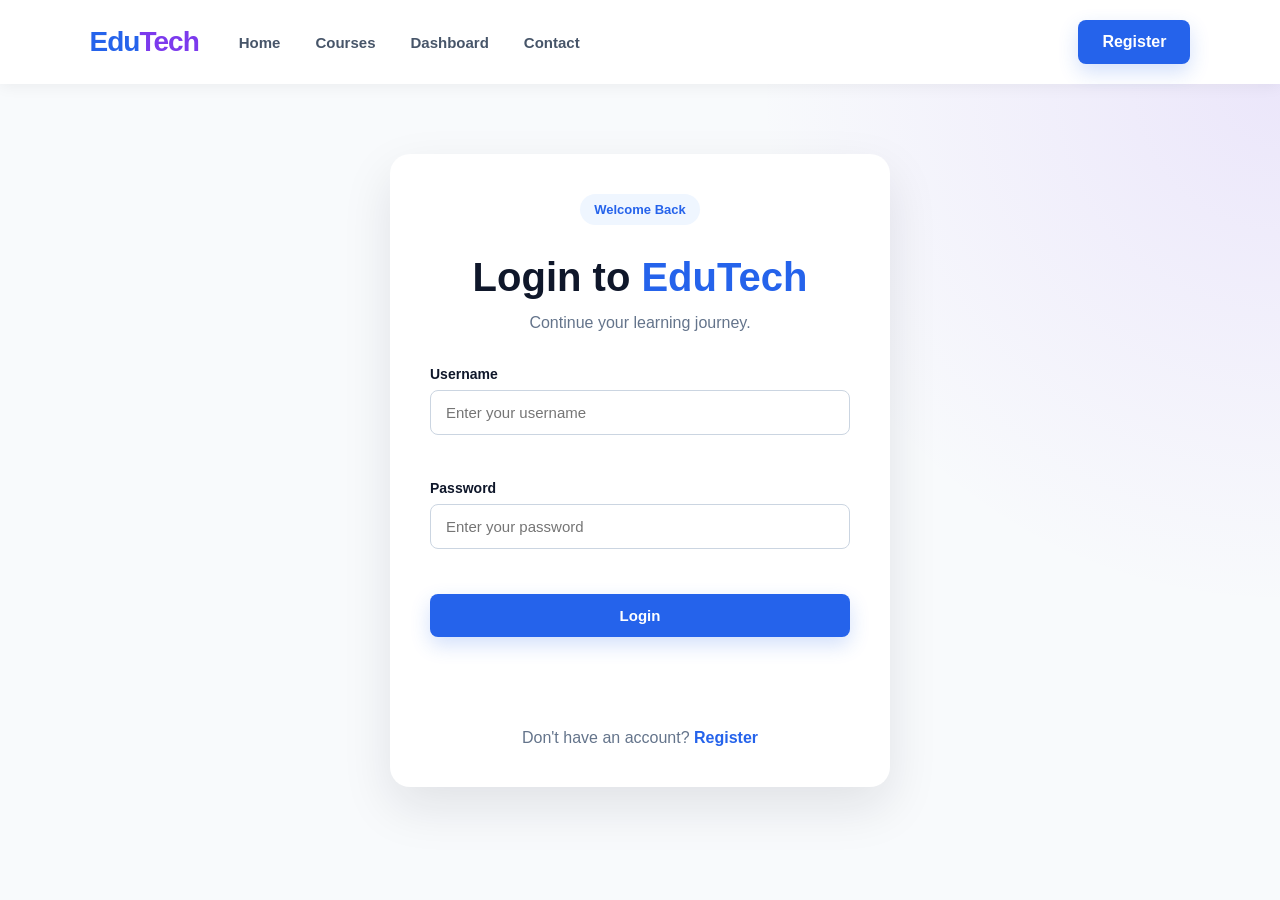
==== login.html @ b1b55caa "Initial EduTech project" ====
<!doctype html>
<html lang="en">
  <head>
    <meta charset="UTF-8" />
    <meta name="viewport" content="width=device-width, initial-scale=1.0" />

    <title>EduTech - Login</title>

    <link rel="stylesheet" href="css/style.css" />
  </head>

  <body>
    <header class="navbar">
      <a href="index.html" class="logo"> Edu<span>Tech</span> </a>

      <nav class="nav-links">
        <a href="index.html">Home</a>
        <a href="courses.html">Courses</a>
        <a href="dashboard.html">Dashboard</a>
        <a href="contact.html">Contact</a>
      </nav>

      <div class="nav-buttons">
        <a href="register.html" class="btn-primary"> Register </a>
      </div>
    </header>

    <section class="auth-section">
      <div class="auth-container">
        <div class="auth-header">
          <span class="section-label"> Welcome Back </span>

          <h1>Login to <span>EduTech</span></h1>

          <p>Continue your learning journey.</p>
        </div>

        <form id="loginForm" class="auth-form">
          <div class="form-group">
            <label for="loginUsernameInput"> Username </label>

            <input
              type="text"
              id="loginUsernameInput"
              placeholder="Enter your username"
            />

            <small id="loginUsernameError"></small>
          </div>

          <div class="form-group">
            <label for="loginPasswordInput"> Password </label>

            <input
              type="password"
              id="loginPasswordInput"
              placeholder="Enter your password"
            />

            <small id="loginPasswordError"></small>
          </div>

          <button type="submit" class="btn-primary auth-button">Login</button>

          <p id="loginMessage" class="form-message"></p>

          <p class="auth-switch">
            Don't have an account?
            <a href="register.html">Register</a>
          </p>
        </form>
      </div>
    </section>

    <script src="js/main.js"></script>
  </body>
</html>
---- css/style.css ----
* {
  box-sizing: border-box;
}

body {
  margin: 0;
  font-family: Arial, sans-serif;
  color: #0f172a;
  background-color: #f8fafc;
}

a {
  text-decoration: none;
}

.navbar {
  display: flex;
  justify-content: space-between;
  align-items: center;
  padding: 20px 7%;
  background-color: #ffffff;
  position: relative;
  z-index: 1000;
  box-shadow: 0 2px 15px rgba(0, 0, 0, 0.06);
}

.logo {
  font-size: 28px;
  font-weight: 800;
  color: #2563eb;
  letter-spacing: -1px;
  margin-right: 40px;
}

.logo span {
  color: #7c3aed;
}

.nav-links {
  display: flex;
  gap: 35px;
  align-items: center;
  flex: 1;
}

.nav-links a {
  color: #475569;
  font-size: 15px;
  font-weight: 600;
  position: relative;
  transition: color 0.3s ease;
}

.nav-links a:hover,
.nav-links a.active {
  color: #2563eb;
}

.nav-links a.active::after {
  content: "";
  position: absolute;
  left: 0;
  bottom: -8px;
  width: 100%;
  height: 2px;
  background-color: #2563eb;
  border-radius: 10px;
}

.nav-buttons {
  display: flex;
  align-items: center;
  gap: 12px;
}

.btn-login {
  color: #2563eb;
  font-weight: 600;
  padding: 11px 20px;
  border-radius: 8px;
  transition: 0.3s ease;
}

.btn-login:hover {
  background-color: #eff6ff;
}

.btn-primary {
  display: inline-block;
  color: #ffffff;
  background-color: #2563eb;
  padding: 13px 24px;
  border-radius: 8px;
  font-weight: 700;
  transition: all 0.3s ease;
  box-shadow: 0 8px 20px rgba(37, 99, 235, 0.2);
}

.btn-primary:hover {
  background-color: #1d4ed8;
  transform: translateY(-2px);
  box-shadow: 0 12px 25px rgba(37, 99, 235, 0.28);
}

.hero {
  display: grid;
  grid-template-columns: 1fr 1fr;
  gap: 50px;
  align-items: center;
  padding: 70px 7% 90px;
  min-height: 600px;
  background:
    radial-gradient(
      circle at top right,
      rgba(124, 58, 237, 0.1),
      transparent 35%
    ),
    #f8fafc;
}

.hero-content {
  max-width: 650px;
}

.hero-label {
  display: inline-block;
  color: #2563eb;
  background-color: #eff6ff;
  padding: 8px 14px;
  border-radius: 50px;
  font-size: 13px;
  font-weight: 700;
  margin-bottom: 20px;
}

.hero h1 {
  font-size: clamp(42px, 5vw, 68px);
  line-height: 1.08;
  margin: 0 0 25px;
  color: #0f172a;
  font-weight: 800;
  letter-spacing: -2px;
}

.hero h1 span {
  color: #2563eb;
}

.hero p {
  font-size: 18px;
  line-height: 1.8;
  color: #64748b;
  max-width: 570px;
  margin: 0 0 30px;
}

.hero-buttons {
  display: flex;
  align-items: center;
  gap: 15px;
}

.btn-secondary {
  display: inline-block;
  color: #0f172a;
  background-color: #ffffff;
  border: 1px solid #e2e8f0;
  padding: 13px 24px;
  border-radius: 8px;
  font-weight: 700;
  transition: all 0.3s ease;
}

.btn-secondary:hover {
  background-color: #f8fafc;
  border-color: #2563eb;
  color: #2563eb;
  transform: translateY(-2px);
}

.hero-image {
  position: relative;
  display: flex;
  justify-content: center;
  align-items: center;
}

.hero-image img {
  width: 100%;
  max-width: 650px;
  height: 400px;
  object-fit: cover;
  border-radius: 24px;
  box-shadow: 0 25px 60px rgba(15, 23, 42, 0.18);
  display: block;
}

.hero-card {
  position: absolute;
  bottom: 20px;
  left: 20px;
  background-color: #ffffff;
  padding: 14px 18px;
  border-radius: 14px;
  display: flex;
  align-items: center;
  gap: 12px;
  box-shadow: 0 15px 35px rgba(15, 23, 42, 0.15);
}

.hero-card-icon {
  width: 38px;
  height: 38px;
  border-radius: 50%;
  display: flex;
  justify-content: center;
  align-items: center;
  background-color: #dcfce7;
  color: #16a34a;
  font-weight: 800;
}

.hero-card strong {
  display: block;
  color: #0f172a;
  font-size: 14px;
}

.hero-card p {
  margin: 3px 0 0;
  font-size: 12px;
  line-height: 1.4;
  color: #64748b;
}

.slider {
  width: 100%;
}

.slide {
  display: none;
}

.featured-courses {
  padding: 80px 7%;
  background-color: #ffffff;
}

.section-header {
  text-align: center;
  margin-bottom: 45px;
}

.section-label {
  display: inline-block;
  color: #2563eb;
  background-color: #eff6ff;
  padding: 8px 14px;
  border-radius: 50px;
  font-size: 13px;
  font-weight: 700;
  margin-bottom: 15px;
}

.section-header h2 {
  margin: 0 0 12px;
  font-size: 38px;
  color: #0f172a;
}

.section-header p {
  margin: 0 auto;
  color: #64748b;
  font-size: 17px;
  max-width: 600px;
}

.container {
  width: 90%;
  max-width: 1200px;
  margin: 0 auto;
}

.course-list {
  display: flex;
  justify-content: center;
  gap: 25px;
}

.course-card {
  width: 32%;
  background-color: #ffffff;
  border: 1px solid #e2e8f0;
  border-radius: 18px;
  overflow: hidden;
  box-shadow: 0 8px 25px rgba(15, 23, 42, 0.07);
  transition: all 0.3s ease;
}

.course-card:hover {
  transform: translateY(-8px);
  box-shadow: 0 18px 40px rgba(15, 23, 42, 0.12);
}

.course-image {
  width: 100%;
  height: 200px;
  overflow: hidden;
}

.course-image img {
  width: 100%;
  height: 100%;
  object-fit: cover;
  display: block;
  transition: transform 0.4s ease;
}

.course-card:hover .course-image img {
  transform: scale(1.05);
}

.course-content {
  padding: 24px;
}

.course-category {
  display: inline-block;
  color: #2563eb;
  font-size: 13px;
  font-weight: 700;
  margin-bottom: 10px;
}

.course-content h3 {
  margin: 0 0 12px;
  font-size: 21px;
  color: #0f172a;
}

.course-content p {
  margin: 0 0 20px;
  color: #64748b;
  line-height: 1.7;
}

.course-info {
  display: flex;
  justify-content: space-between;
  align-items: center;
  margin-bottom: 22px;
  padding-top: 15px;
  border-top: 1px solid #e2e8f0;
}

.course-info span {
  color: #64748b;
  font-size: 13px;
  font-weight: 600;
}

.course-card .btn-primary {
  width: 100%;
  text-align: center;
}

.courses-hero {
  text-align: center;
  padding: 80px 20px 60px;
  background-color: #f8fafc;
}

.courses-hero h1 {
  margin: 15px 0;
  font-size: 52px;
  color: #0f172a;
}

.courses-hero h1 span {
  color: #2563eb;
}

.courses-hero p {
  max-width: 650px;
  margin: 0 auto;
  color: #64748b;
  font-size: 18px;
  line-height: 1.8;
}

.all-courses {
  padding: 70px 7%;
  background-color: #ffffff;
}

.all-courses .course-list {
  display: grid;
  grid-template-columns: repeat(3, minmax(280px, 1fr));
  gap: 30px;
}

.all-courses .course-card {
  width: 100%;
}
.course-details {
  display: grid;
  grid-template-columns: 0.9fr 1.1fr;
  gap: 60px;
  align-items: center;
  padding: 80px 7%;
  background-color: #f8fafc;
  min-height: 650px;
}

.course-details-image img {
  width: 100%;
  height: 500px;
  object-fit: cover;
  border-radius: 24px;
  box-shadow: 0 25px 60px rgba(15, 23, 42, 0.15);
}

.course-details-content {
  max-width: 650px;
}

.course-details-content h1 {
  font-size: 52px;
  line-height: 1.1;
  margin: 15px 0 25px;
  color: #0f172a;
}

.course-description {
  color: #64748b;
  font-size: 18px;
  line-height: 1.8;
  margin-bottom: 30px;
}

.course-meta {
  display: flex;
  gap: 40px;
  padding: 20px 0;
  margin-bottom: 30px;
  border-top: 1px solid #e2e8f0;
  border-bottom: 1px solid #e2e8f0;
}

.course-meta div {
  display: flex;
  flex-direction: column;
  gap: 6px;
}

.course-meta strong {
  color: #0f172a;
  font-size: 14px;
}

.course-meta span {
  color: #64748b;
  font-size: 14px;
}

.course-details-content h2 {
  font-size: 24px;
  margin-bottom: 15px;
  color: #0f172a;
}

.course-topics {
  padding-left: 20px;
  margin-bottom: 30px;
}

.course-topics li {
  color: #64748b;
  margin-bottom: 10px;
  line-height: 1.6;
}

.course-action {
  display: flex;
  gap: 15px;
  align-items: center;
}
.auth-section {
  min-height: 700px;
  display: flex;
  justify-content: center;
  align-items: center;
  padding: 70px 20px;
  background:
    radial-gradient(
      circle at top right,
      rgba(124, 58, 237, 0.1),
      transparent 35%
    ),
    #f8fafc;
}

.auth-container {
  width: 100%;
  max-width: 500px;
  background-color: #ffffff;
  padding: 40px;
  border-radius: 20px;
  box-shadow: 0 20px 50px rgba(15, 23, 42, 0.1);
}

.auth-header {
  text-align: center;
  margin-bottom: 30px;
}

.auth-header h1 {
  margin: 15px 0 10px;
  font-size: 40px;
  color: #0f172a;
}

.auth-header h1 span {
  color: #2563eb;
}

.auth-header p {
  margin: 0;
  color: #64748b;
  line-height: 1.6;
}

.auth-form {
  display: flex;
  flex-direction: column;
  gap: 20px;
}

.form-group {
  display: flex;
  flex-direction: column;
  gap: 8px;
}

.form-group label {
  font-size: 14px;
  font-weight: 700;
  color: #0f172a;
}

.form-group input {
  width: 100%;
  padding: 13px 15px;
  border: 1px solid #cbd5e1;
  border-radius: 8px;
  font-size: 15px;
  outline: none;
  transition: 0.3s ease;
}

.form-group input:focus {
  border-color: #2563eb;
  box-shadow: 0 0 0 3px rgba(37, 99, 235, 0.1);
}

.form-group small {
  min-height: 17px;
  color: #dc2626;
  font-size: 12px;
}

.auth-button {
  width: 100%;
  border: none;
  cursor: pointer;
  font-size: 15px;
}

.form-message {
  min-height: 20px;
  text-align: center;
  font-weight: 600;
}

.auth-switch {
  text-align: center;
  color: #64748b;
  margin: 0;
}

.auth-switch a {
  color: #2563eb;
  font-weight: 700;
}
.dashboard {
  padding: 70px 7%;
  background-color: #f8fafc;
  min-height: 700px;
}

.dashboard-header {
  margin-bottom: 45px;
}

.dashboard-header h1 {
  margin: 15px 0 10px;
  font-size: 48px;
  color: #0f172a;
}

.dashboard-header h1 span {
  color: #2563eb;
}

.dashboard-header p {
  margin: 0;
  color: #64748b;
  font-size: 17px;
}

.dashboard-stats {
  display: grid;
  grid-template-columns: repeat(3, 1fr);
  gap: 20px;
  margin-bottom: 50px;
}

.stat-card {
  background-color: #ffffff;
  padding: 25px;
  border-radius: 16px;
  border: 1px solid #e2e8f0;
  box-shadow: 0 8px 25px rgba(15, 23, 42, 0.06);
}

.stat-card h3 {
  margin: 0 0 8px;
  font-size: 32px;
  color: #2563eb;
}

.stat-card p {
  margin: 0;
  color: #64748b;
  font-weight: 600;
}

.dashboard-section h2 {
  margin-bottom: 25px;
  font-size: 28px;
  color: #0f172a;
}

.dashboard-course-list {
  display: grid;
  grid-template-columns: repeat(2, 1fr);
  gap: 25px;
}

.dashboard-course-card {
  display: flex;
  background-color: #ffffff;
  border-radius: 18px;
  overflow: hidden;
  border: 1px solid #e2e8f0;
  box-shadow: 0 8px 25px rgba(15, 23, 42, 0.07);
}

.dashboard-course-card > img {
  width: 220px;
  object-fit: cover;
}

.dashboard-course-content {
  padding: 25px;
  flex: 1;
}

.dashboard-course-content h3 {
  margin: 8px 0 10px;
  font-size: 21px;
  color: #0f172a;
}

.dashboard-course-content p {
  margin: 0 0 10px;
  color: #64748b;
}

.progress-bar {
  width: 100%;
  height: 8px;
  background-color: #e2e8f0;
  border-radius: 10px;
  overflow: hidden;
  margin-bottom: 20px;
}

.progress {
  height: 100%;
  background-color: #2563eb;
  border-radius: 10px;
}
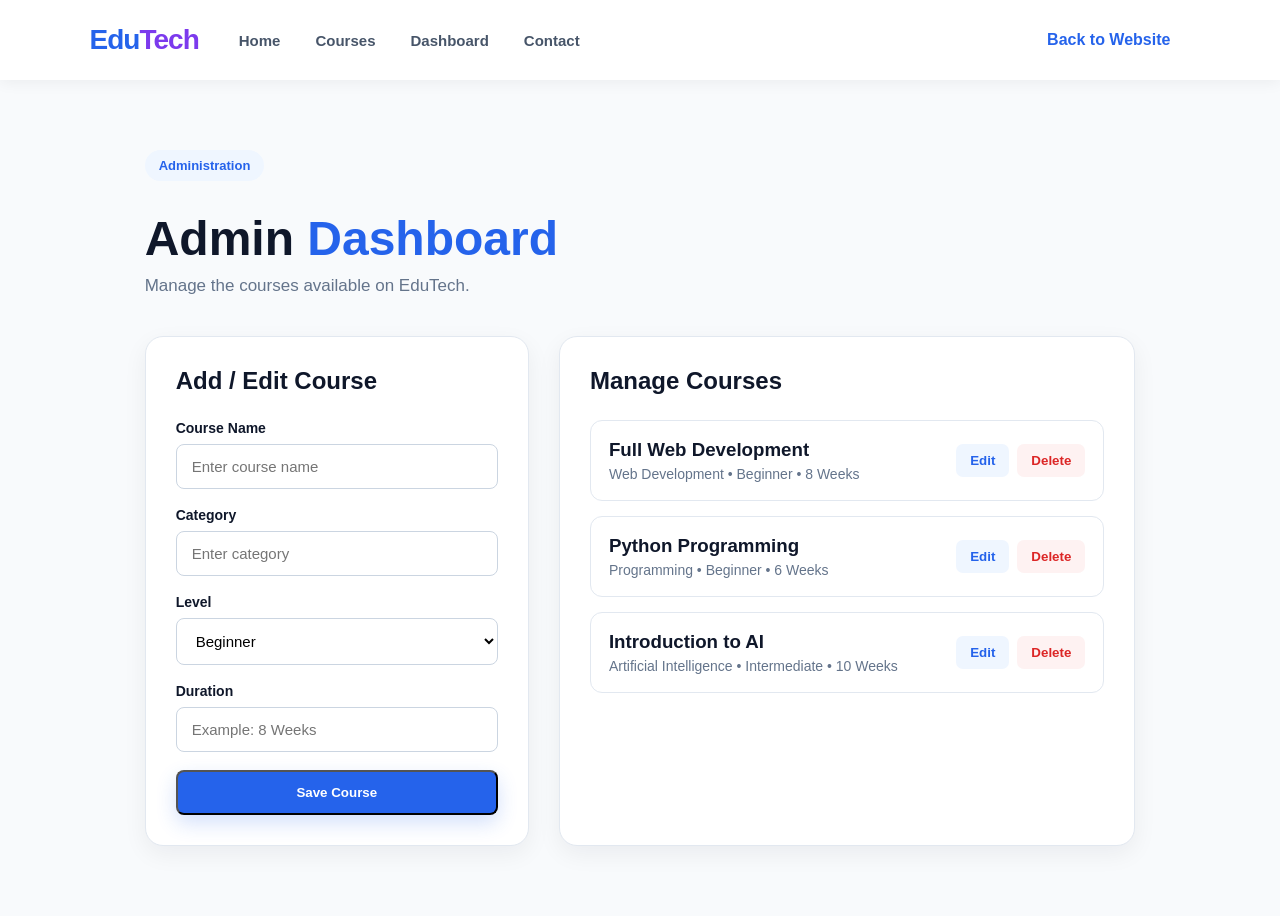
==== commit eea3c8cd: "Update login.html" ====
--- a/login.html
+++ b/login.html
@@ -4,7 +4,7 @@
     <meta charset="UTF-8" />
     <meta name="viewport" content="width=device-width, initial-scale=1.0" />
 
-    <title>EduTech - Login</title>
+    <title>EduTech - Admin</title>
 
     <link rel="stylesheet" href="css/style.css" />
   </head>
@@ -15,60 +15,86 @@
 
       <nav class="nav-links">
         <a href="index.html">Home</a>
+
         <a href="courses.html">Courses</a>
+
         <a href="dashboard.html">Dashboard</a>
+
         <a href="contact.html">Contact</a>
       </nav>
 
       <div class="nav-buttons">
-        <a href="register.html" class="btn-primary"> Register </a>
+        <a href="index.html" class="btn-login"> Back to Website </a>
       </div>
     </header>
 
-    <section class="auth-section">
-      <div class="auth-container">
-        <div class="auth-header">
-          <span class="section-label"> Welcome Back </span>
+    <section class="admin-section">
+      <div class="container">
+        <div class="admin-header">
+          <span class="section-label"> Administration </span>
 
-          <h1>Login to <span>EduTech</span></h1>
+          <h1>Admin <span>Dashboard</span></h1>
 
-          <p>Continue your learning journey.</p>
+          <p>Manage the courses available on EduTech.</p>
         </div>
 
-        <form id="loginForm" class="auth-form">
-          <div class="form-group">
-            <label for="loginUsernameInput"> Username </label>
+        <div class="admin-layout">
+          <div class="admin-form-container">
+            <h2>Add / Edit Course</h2>
 
-            <input
-              type="text"
-              id="loginUsernameInput"
-              placeholder="Enter your username"
-            />
+            <form id="courseForm" class="admin-form">
+              <div class="form-group">
+                <label for="courseNameInput"> Course Name </label>
 
-            <small id="loginUsernameError"></small>
+                <input
+                  type="text"
+                  id="courseNameInput"
+                  placeholder="Enter course name"
+                />
+              </div>
+
+              <div class="form-group">
+                <label for="courseCategoryInput"> Category </label>
+
+                <input
+                  type="text"
+                  id="courseCategoryInput"
+                  placeholder="Enter category"
+                />
+              </div>
+
+              <div class="form-group">
+                <label for="courseLevelInput"> Level </label>
+
+                <select id="courseLevelInput">
+                  <option value="Beginner">Beginner</option>
+
+                  <option value="Intermediate">Intermediate</option>
+
+                  <option value="Advanced">Advanced</option>
+                </select>
+              </div>
+
+              <div class="form-group">
+                <label for="courseDurationInput"> Duration </label>
+
+                <input
+                  type="text"
+                  id="courseDurationInput"
+                  placeholder="Example: 8 Weeks"
+                />
+              </div>
+
+              <button type="submit" class="btn-primary">Save Course</button>
+            </form>
           </div>
 
-          <div class="form-group">
-            <label for="loginPasswordInput"> Password </label>
+          <div class="admin-courses-container">
+            <h2>Manage Courses</h2>
 
-            <input
-              type="password"
-              id="loginPasswordInput"
-              placeholder="Enter your password"
-            />
-
-            <small id="loginPasswordError"></small>
+            <div id="adminCourseList" class="admin-course-list"></div>
           </div>
-
-          <button type="submit" class="btn-primary auth-button">Login</button>
-
-          <p id="loginMessage" class="form-message"></p>
-
-          <p class="auth-switch">
-            Don't have an account?
-            <a href="register.html">Register</a>
-          </p>
-        </form>
+        </div>
       </div>
     </section>
 
--- a/css/style.css
+++ b/css/style.css
@@ -701,3 +701,230 @@
   background-color: #2563eb;
   border-radius: 10px;
 }
+.contact-section {
+  padding: 80px 7%;
+  background-color: #f8fafc;
+  min-height: 700px;
+}
+
+.contact-header {
+  text-align: center;
+  margin-bottom: 50px;
+}
+
+.contact-header h1 {
+  font-size: 50px;
+  margin: 15px 0;
+  color: #0f172a;
+}
+
+.contact-header h1 span {
+  color: #2563eb;
+}
+
+.contact-header p {
+  max-width: 650px;
+  margin: 0 auto;
+  color: #64748b;
+  font-size: 17px;
+  line-height: 1.8;
+}
+
+.contact-container {
+  max-width: 1100px;
+  margin: 0 auto;
+  display: grid;
+  grid-template-columns: 0.8fr 1.2fr;
+  gap: 40px;
+}
+
+.contact-info {
+  display: flex;
+  flex-direction: column;
+  gap: 20px;
+}
+
+.contact-card {
+  display: flex;
+  align-items: center;
+  gap: 18px;
+  padding: 25px;
+  background-color: #ffffff;
+  border: 1px solid #e2e8f0;
+  border-radius: 16px;
+  box-shadow: 0 8px 25px rgba(15, 23, 42, 0.06);
+}
+
+.contact-icon {
+  width: 50px;
+  height: 50px;
+  border-radius: 12px;
+  display: flex;
+  justify-content: center;
+  align-items: center;
+  background-color: #eff6ff;
+  color: #2563eb;
+  font-size: 20px;
+  font-weight: 700;
+}
+
+.contact-card h3 {
+  margin: 0 0 6px;
+  color: #0f172a;
+}
+
+.contact-card p {
+  margin: 0;
+  color: #64748b;
+}
+
+.contact-form-container {
+  background-color: #ffffff;
+  padding: 35px;
+  border-radius: 18px;
+  border: 1px solid #e2e8f0;
+  box-shadow: 0 8px 25px rgba(15, 23, 42, 0.06);
+}
+
+.contact-form {
+  display: flex;
+  flex-direction: column;
+  gap: 20px;
+}
+
+.contact-form textarea {
+  width: 100%;
+  padding: 13px 15px;
+  border: 1px solid #cbd5e1;
+  border-radius: 8px;
+  font-size: 15px;
+  resize: vertical;
+  outline: none;
+  font-family: Arial, sans-serif;
+  transition: 0.3s ease;
+}
+
+.contact-form textarea:focus {
+  border-color: #2563eb;
+  box-shadow: 0 0 0 3px rgba(37, 99, 235, 0.1);
+}
+
+.contact-button {
+  border: none;
+  cursor: pointer;
+  font-size: 15px;
+}
+.admin-section {
+  padding: 70px 7%;
+  background-color: #f8fafc;
+  min-height: 700px;
+}
+
+.admin-header {
+  margin-bottom: 40px;
+}
+
+.admin-header h1 {
+  margin: 15px 0 10px;
+  font-size: 48px;
+  color: #0f172a;
+}
+
+.admin-header h1 span {
+  color: #2563eb;
+}
+
+.admin-header p {
+  margin: 0;
+  color: #64748b;
+  font-size: 17px;
+}
+
+.admin-layout {
+  display: grid;
+  grid-template-columns: 0.8fr 1.2fr;
+  gap: 30px;
+}
+
+.admin-form-container,
+.admin-courses-container {
+  background-color: #ffffff;
+  padding: 30px;
+  border-radius: 18px;
+  border: 1px solid #e2e8f0;
+  box-shadow: 0 8px 25px rgba(15, 23, 42, 0.06);
+}
+
+.admin-form-container h2,
+.admin-courses-container h2 {
+  margin-top: 0;
+  margin-bottom: 25px;
+  color: #0f172a;
+}
+
+.admin-form {
+  display: flex;
+  flex-direction: column;
+  gap: 18px;
+}
+
+.admin-form select {
+  width: 100%;
+  padding: 13px 15px;
+  border: 1px solid #cbd5e1;
+  border-radius: 8px;
+  background-color: #ffffff;
+  font-size: 15px;
+  outline: none;
+}
+
+.admin-course-list {
+  display: flex;
+  flex-direction: column;
+  gap: 15px;
+}
+
+.admin-course-item {
+  display: flex;
+  justify-content: space-between;
+  align-items: center;
+  gap: 15px;
+  padding: 18px;
+  border: 1px solid #e2e8f0;
+  border-radius: 12px;
+}
+
+.admin-course-item h3 {
+  margin: 0 0 5px;
+  color: #0f172a;
+}
+
+.admin-course-item p {
+  margin: 0;
+  color: #64748b;
+  font-size: 14px;
+}
+
+.admin-course-actions {
+  display: flex;
+  gap: 8px;
+}
+
+.admin-edit-button,
+.admin-delete-button {
+  border: none;
+  padding: 9px 14px;
+  border-radius: 7px;
+  cursor: pointer;
+  font-weight: 600;
+}
+
+.admin-edit-button {
+  background-color: #eff6ff;
+  color: #2563eb;
+}
+
+.admin-delete-button {
+  background-color: #fef2f2;
+  color: #dc2626;
+}
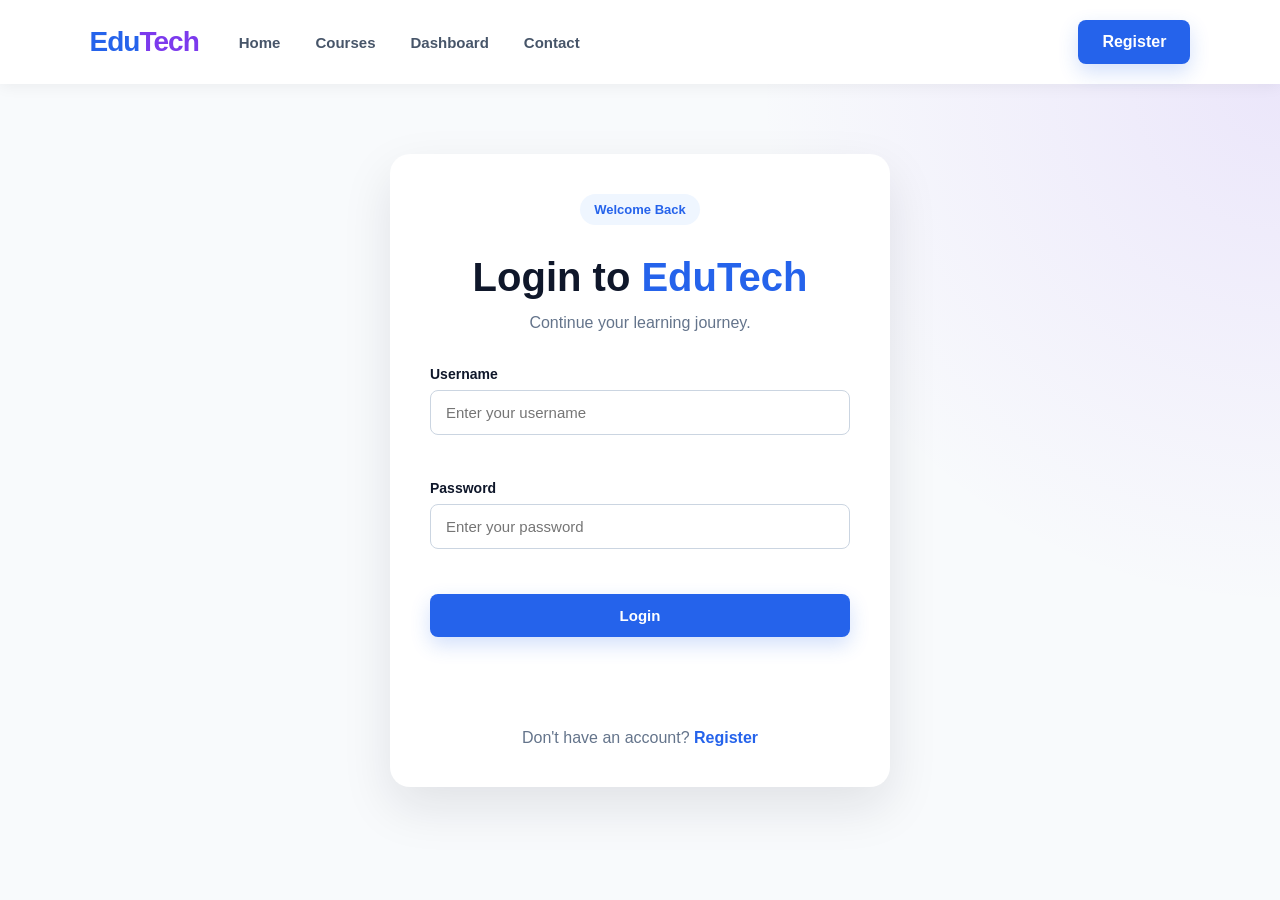
==== commit a2911e19: "Update login.html" ====
--- a/login.html
+++ b/login.html
@@ -4,7 +4,7 @@
     <meta charset="UTF-8" />
     <meta name="viewport" content="width=device-width, initial-scale=1.0" />
 
-    <title>EduTech - Admin</title>
+    <title>EduTech - Login</title>
 
     <link rel="stylesheet" href="css/style.css" />
   </head>
@@ -15,86 +15,60 @@
 
       <nav class="nav-links">
         <a href="index.html">Home</a>
-
         <a href="courses.html">Courses</a>
-
         <a href="dashboard.html">Dashboard</a>
-
         <a href="contact.html">Contact</a>
       </nav>
 
       <div class="nav-buttons">
-        <a href="index.html" class="btn-login"> Back to Website </a>
+        <a href="register.html" class="btn-primary"> Register </a>
       </div>
     </header>
 
-    <section class="admin-section">
-      <div class="container">
-        <div class="admin-header">
-          <span class="section-label"> Administration </span>
+    <section class="auth-section">
+      <div class="auth-container">
+        <div class="auth-header">
+          <span class="section-label"> Welcome Back </span>
 
-          <h1>Admin <span>Dashboard</span></h1>
+          <h1>Login to <span>EduTech</span></h1>
 
-          <p>Manage the courses available on EduTech.</p>
+          <p>Continue your learning journey.</p>
         </div>
 
-        <div class="admin-layout">
-          <div class="admin-form-container">
-            <h2>Add / Edit Course</h2>
+        <form id="loginForm" class="auth-form">
+          <div class="form-group">
+            <label for="loginUsernameInput"> Username </label>
 
-            <form id="courseForm" class="admin-form">
-              <div class="form-group">
-                <label for="courseNameInput"> Course Name </label>
+            <input
+              type="text"
+              id="loginUsernameInput"
+              placeholder="Enter your username"
+            />
 
-                <input
-                  type="text"
-                  id="courseNameInput"
-                  placeholder="Enter course name"
-                />
-              </div>
-
-              <div class="form-group">
-                <label for="courseCategoryInput"> Category </label>
-
-                <input
-                  type="text"
-                  id="courseCategoryInput"
-                  placeholder="Enter category"
-                />
-              </div>
-
-              <div class="form-group">
-                <label for="courseLevelInput"> Level </label>
-
-                <select id="courseLevelInput">
-                  <option value="Beginner">Beginner</option>
-
-                  <option value="Intermediate">Intermediate</option>
-
-                  <option value="Advanced">Advanced</option>
-                </select>
-              </div>
-
-              <div class="form-group">
-                <label for="courseDurationInput"> Duration </label>
-
-                <input
-                  type="text"
-                  id="courseDurationInput"
-                  placeholder="Example: 8 Weeks"
-                />
-              </div>
-
-              <button type="submit" class="btn-primary">Save Course</button>
-            </form>
+            <small id="loginUsernameError"></small>
           </div>
 
-          <div class="admin-courses-container">
-            <h2>Manage Courses</h2>
+          <div class="form-group">
+            <label for="loginPasswordInput"> Password </label>
 
-            <div id="adminCourseList" class="admin-course-list"></div>
+            <input
+              type="password"
+              id="loginPasswordInput"
+              placeholder="Enter your password"
+            />
+
+            <small id="loginPasswordError"></small>
           </div>
-        </div>
+
+          <button type="submit" class="btn-primary auth-button">Login</button>
+
+          <p id="loginMessage" class="form-message"></p>
+
+          <p class="auth-switch">
+            Don't have an account?
+            <a href="register.html">Register</a>
+          </p>
+        </form>
       </div>
     </section>
 
